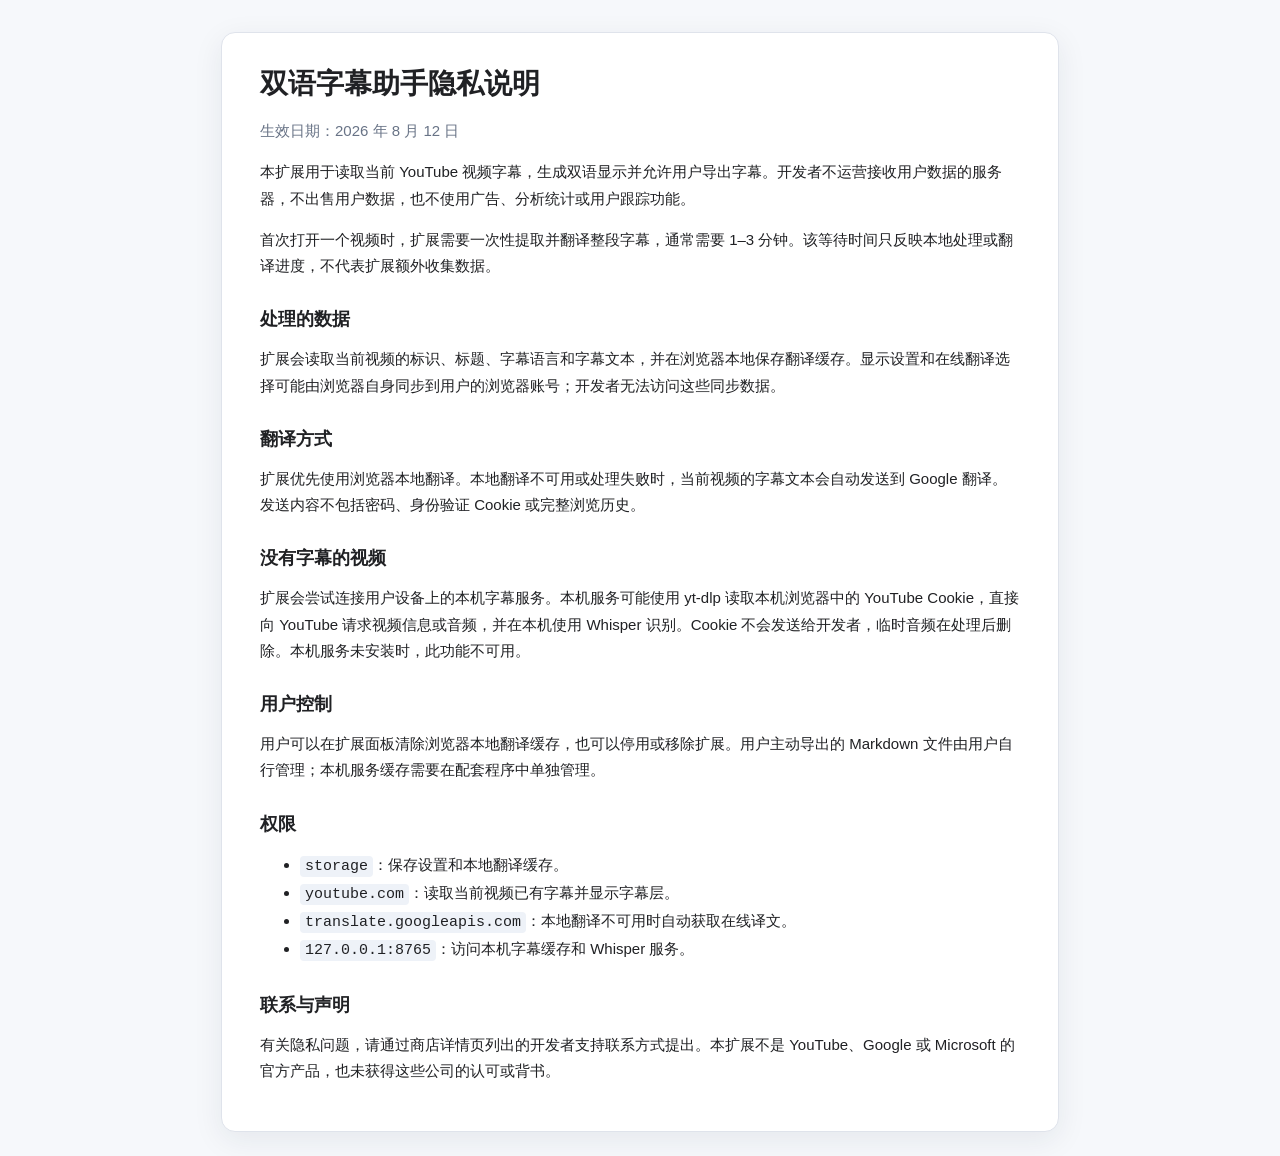
==== privacy/privacy.html @ 34b2b062 "发布双语字幕助手 2.3.0" ====
<!DOCTYPE html>
<html lang="zh-CN">
<head>
  <meta charset="UTF-8">
  <meta name="viewport" content="width=device-width, initial-scale=1">
  <title>双语字幕助手隐私说明</title>
  <link rel="stylesheet" href="privacy.css">
</head>
<body>
  <main>
    <h1>双语字幕助手隐私说明</h1>
    <p class="date">生效日期：2026 年 8 月 12 日</p>
    <p>本扩展用于读取当前 YouTube 视频字幕，生成双语显示并允许用户导出字幕。开发者不运营接收用户数据的服务器，不出售用户数据，也不使用广告、分析统计或用户跟踪功能。</p>
    <p>首次打开一个视频时，扩展需要一次性提取并翻译整段字幕，通常需要 1–3 分钟。该等待时间只反映本地处理或翻译进度，不代表扩展额外收集数据。</p>

    <h2>处理的数据</h2>
    <p>扩展会读取当前视频的标识、标题、字幕语言和字幕文本，并在浏览器本地保存翻译缓存。显示设置和在线翻译选择可能由浏览器自身同步到用户的浏览器账号；开发者无法访问这些同步数据。</p>

    <h2>翻译方式</h2>
    <p>扩展优先使用浏览器本地翻译。本地翻译不可用或处理失败时，当前视频的字幕文本会自动发送到 Google 翻译。发送内容不包括密码、身份验证 Cookie 或完整浏览历史。</p>

    <h2>没有字幕的视频</h2>
    <p>扩展会尝试连接用户设备上的本机字幕服务。本机服务可能使用 yt-dlp 读取本机浏览器中的 YouTube Cookie，直接向 YouTube 请求视频信息或音频，并在本机使用 Whisper 识别。Cookie 不会发送给开发者，临时音频在处理后删除。本机服务未安装时，此功能不可用。</p>

    <h2>用户控制</h2>
    <p>用户可以在扩展面板清除浏览器本地翻译缓存，也可以停用或移除扩展。用户主动导出的 Markdown 文件由用户自行管理；本机服务缓存需要在配套程序中单独管理。</p>

    <h2>权限</h2>
    <ul>
      <li><code>storage</code>：保存设置和本地翻译缓存。</li>
      <li><code>youtube.com</code>：读取当前视频已有字幕并显示字幕层。</li>
      <li><code>translate.googleapis.com</code>：本地翻译不可用时自动获取在线译文。</li>
      <li><code>127.0.0.1:8765</code>：访问本机字幕缓存和 Whisper 服务。</li>
    </ul>

    <h2>联系与声明</h2>
    <p>有关隐私问题，请通过商店详情页列出的开发者支持联系方式提出。本扩展不是 YouTube、Google 或 Microsoft 的官方产品，也未获得这些公司的认可或背书。</p>
  </main>
</body>
</html>
---- privacy/privacy.css ----
:root {
  color-scheme: light;
  font-family: -apple-system, BlinkMacSystemFont, "Segoe UI", "PingFang SC", "Microsoft YaHei", sans-serif;
  color: #202124;
  background: #f6f8fb;
}

body {
  margin: 0;
  padding: 32px 18px;
}

main {
  max-width: 760px;
  margin: 0 auto;
  padding: 32px 38px;
  border: 1px solid #dfe3eb;
  border-radius: 14px;
  background: #fff;
  box-shadow: 0 8px 30px rgba(28, 39, 60, 0.08);
}

h1 {
  margin: 0;
  font-size: 28px;
}

h2 {
  margin: 28px 0 8px;
  font-size: 18px;
}

p, li {
  font-size: 15px;
  line-height: 1.75;
}

.date {
  color: #687386;
}

code {
  padding: 2px 5px;
  border-radius: 4px;
  background: #eef2f8;
}

@media (max-width: 600px) {
  body { padding: 0; }
  main { padding: 24px 20px; border: 0; border-radius: 0; }
}
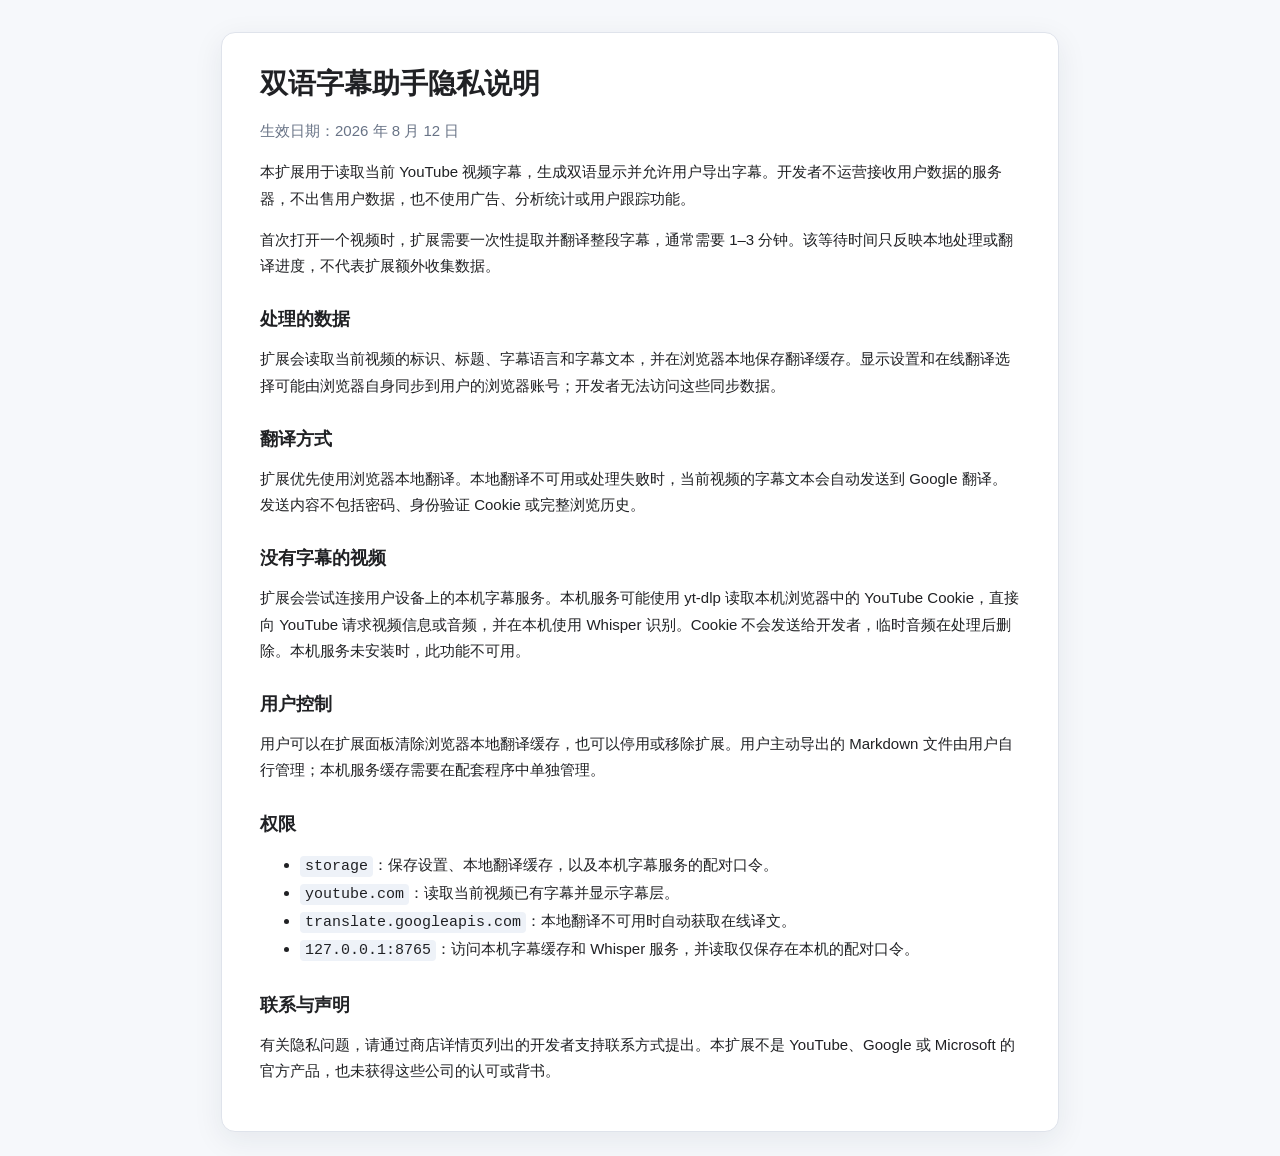
==== commit f2dd1dbc: "Fix P0 and P1 verification follow-ups without touching main. Checked-in caption fixtures replace git" ====
--- a/privacy/privacy.html
+++ b/privacy/privacy.html
@@ -27,10 +27,10 @@
 
     <h2>权限</h2>
     <ul>
-      <li><code>storage</code>：保存设置和本地翻译缓存。</li>
+      <li><code>storage</code>：保存设置、本地翻译缓存，以及本机字幕服务的配对口令。</li>
       <li><code>youtube.com</code>：读取当前视频已有字幕并显示字幕层。</li>
       <li><code>translate.googleapis.com</code>：本地翻译不可用时自动获取在线译文。</li>
-      <li><code>127.0.0.1:8765</code>：访问本机字幕缓存和 Whisper 服务。</li>
+      <li><code>127.0.0.1:8765</code>：访问本机字幕缓存和 Whisper 服务，并读取仅保存在本机的配对口令。</li>
     </ul>
 
     <h2>联系与声明</h2>
